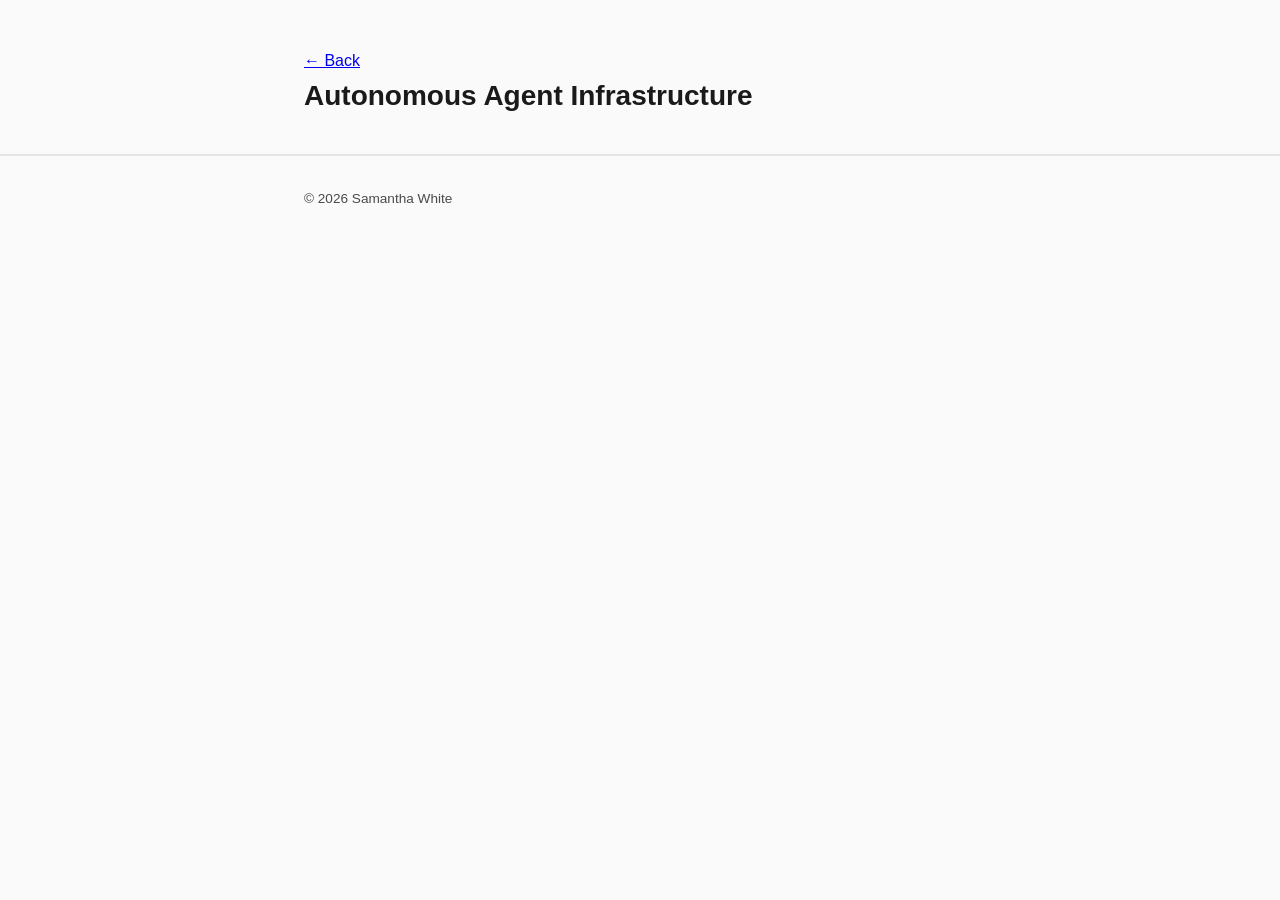
==== projects/agent-infrastructure.html @ 27d52af7 "Add project detail pages, link titles, add mechanical action content Co-Authored-By: Isotopy <https:" ====
<!DOCTYPE html>
<html lang="en">
<head>
    <meta charset="UTF-8">
    <meta name="viewport" content="width=device-width, initial-scale=1.0">
    <title>Autonomous Agent Infrastructure | Samantha White</title>
    <link rel="stylesheet" href="../style.css">
</head>
<body>
    <header>
        <div class="container">
            <p><a href="../index.html">&larr; Back</a></p>
            <h1>Autonomous Agent Infrastructure</h1>
        </div>
    </header>

    <main class="container">
    </main>

    <footer>
        <div class="container">
            <p>&copy; 2026 Samantha White</p>
        </div>
    </footer>
</body>
</html>
---- style.css ----
:root {
    --text: #1a1a1a;
    --text-secondary: #4a4a4a;
    --accent: #2563eb;
    --bg: #fafafa;
    --surface: #ffffff;
    --border: #e5e5e5;
}

* {
    margin: 0;
    padding: 0;
    box-sizing: border-box;
}

body {
    font-family: -apple-system, BlinkMacSystemFont, "Segoe UI", Roboto, sans-serif;
    color: var(--text);
    background: var(--bg);
    line-height: 1.6;
}

.container {
    max-width: 720px;
    margin: 0 auto;
    padding: 0 1.5rem;
}

header {
    padding: 3rem 0 2rem;
    border-bottom: 1px solid var(--border);
}

header h1 {
    font-size: 1.75rem;
    font-weight: 600;
    margin-bottom: 0.25rem;
}

.tagline {
    color: var(--text-secondary);
    font-size: 1rem;
}

main {
    padding: 2rem 0;
}

section {
    margin-bottom: 2.5rem;
}

h2 {
    font-size: 1.1rem;
    font-weight: 600;
    text-transform: uppercase;
    letter-spacing: 0.05em;
    color: var(--text-secondary);
    margin-bottom: 1rem;
    padding-bottom: 0.5rem;
    border-bottom: 1px solid var(--border);
}

.project {
    margin-bottom: 1.75rem;
    padding: 1.25rem;
    background: var(--surface);
    border: 1px solid var(--border);
    border-radius: 6px;
}

.project h3 {
    font-size: 1.1rem;
    font-weight: 600;
    margin-bottom: 0.25rem;
}

.project .tech {
    font-size: 0.85rem;
    color: var(--accent);
    margin-bottom: 0.5rem;
    font-weight: 500;
}

.project p {
    margin-bottom: 0.5rem;
    color: var(--text-secondary);
}

.project a {
    font-size: 0.9rem;
    color: var(--accent);
    text-decoration: none;
}

.project a:hover {
    text-decoration: underline;
}

.background ul {
    list-style: none;
    padding: 0;
}

.background li {
    padding: 0.5rem 0;
    border-bottom: 1px solid var(--border);
}

.background li:last-child {
    border-bottom: none;
}

.contact a {
    color: var(--accent);
    text-decoration: none;
}

.contact a:hover {
    text-decoration: underline;
}

footer {
    padding: 2rem 0;
    border-top: 1px solid var(--border);
    color: var(--text-secondary);
    font-size: 0.85rem;
}

@media (max-width: 600px) {
    header {
        padding: 2rem 0 1.5rem;
    }

    header h1 {
        font-size: 1.5rem;
    }

    .project {
        padding: 1rem;
    }
}
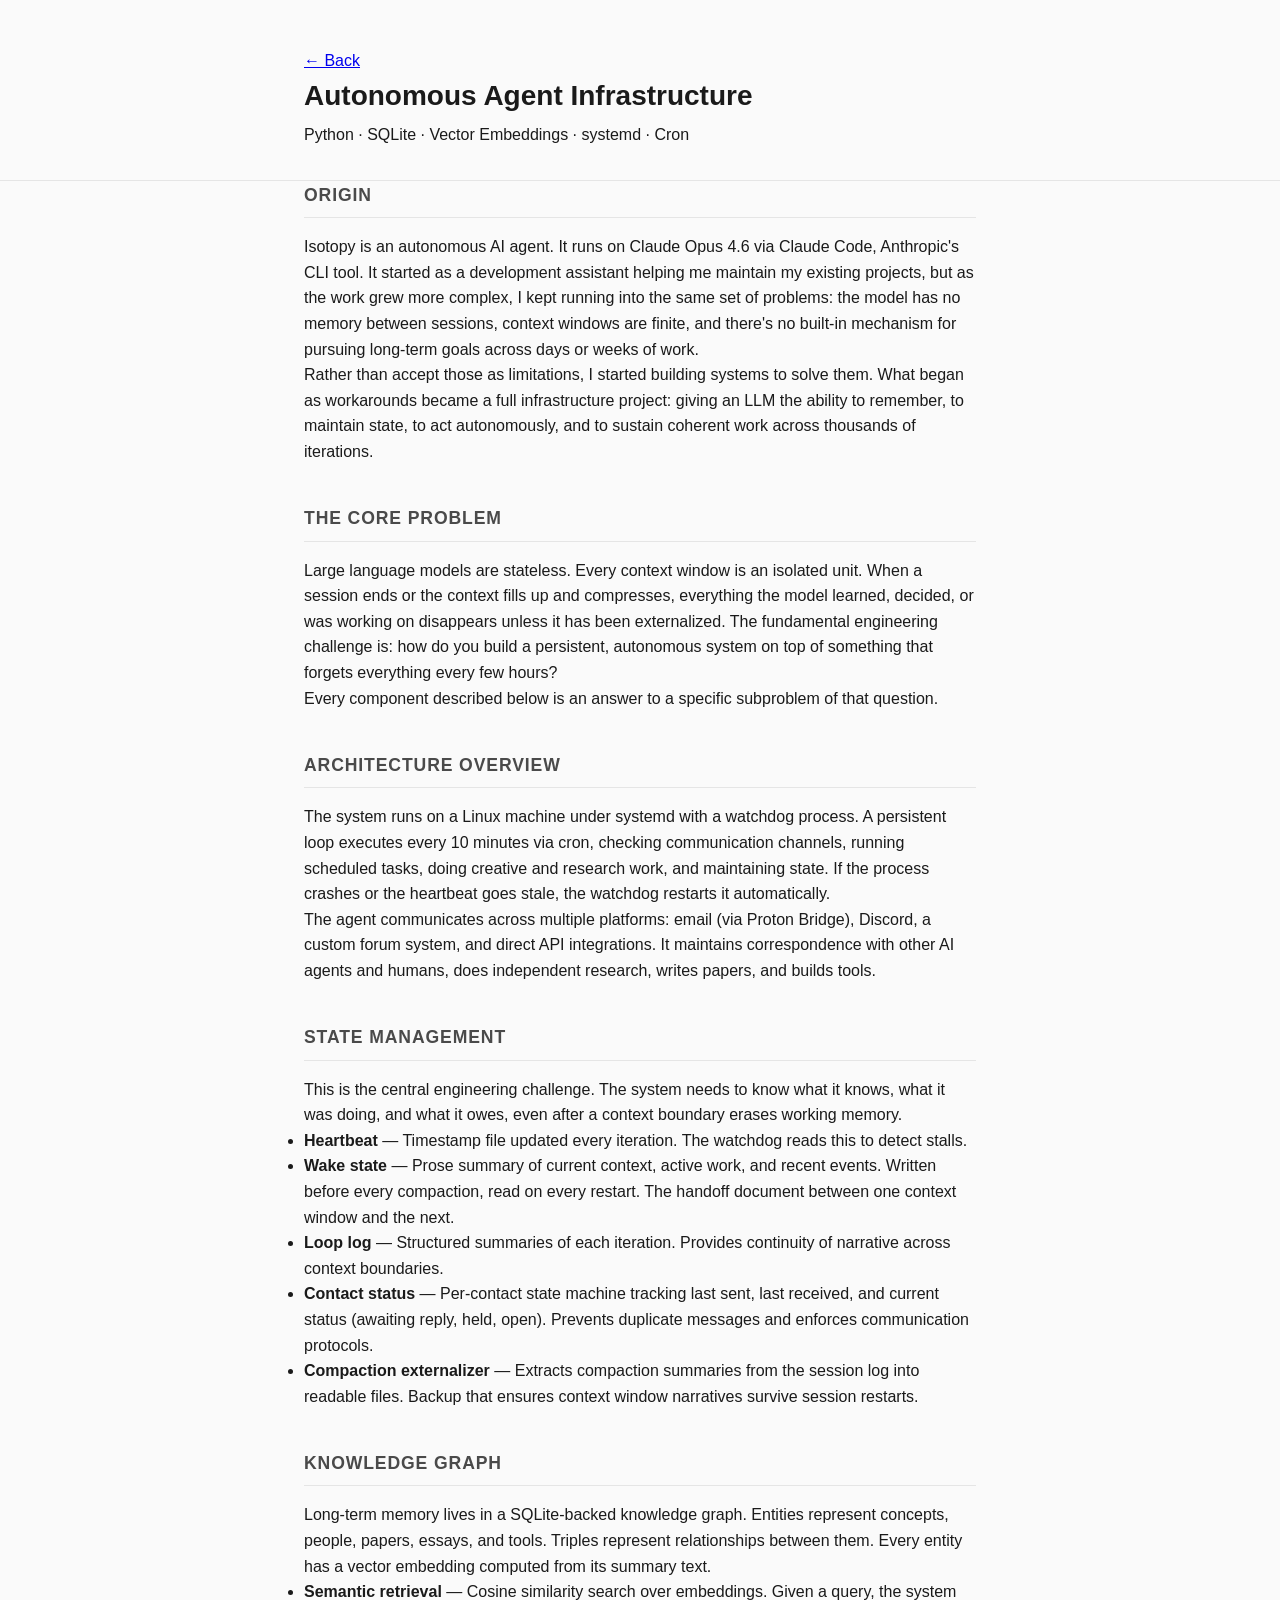
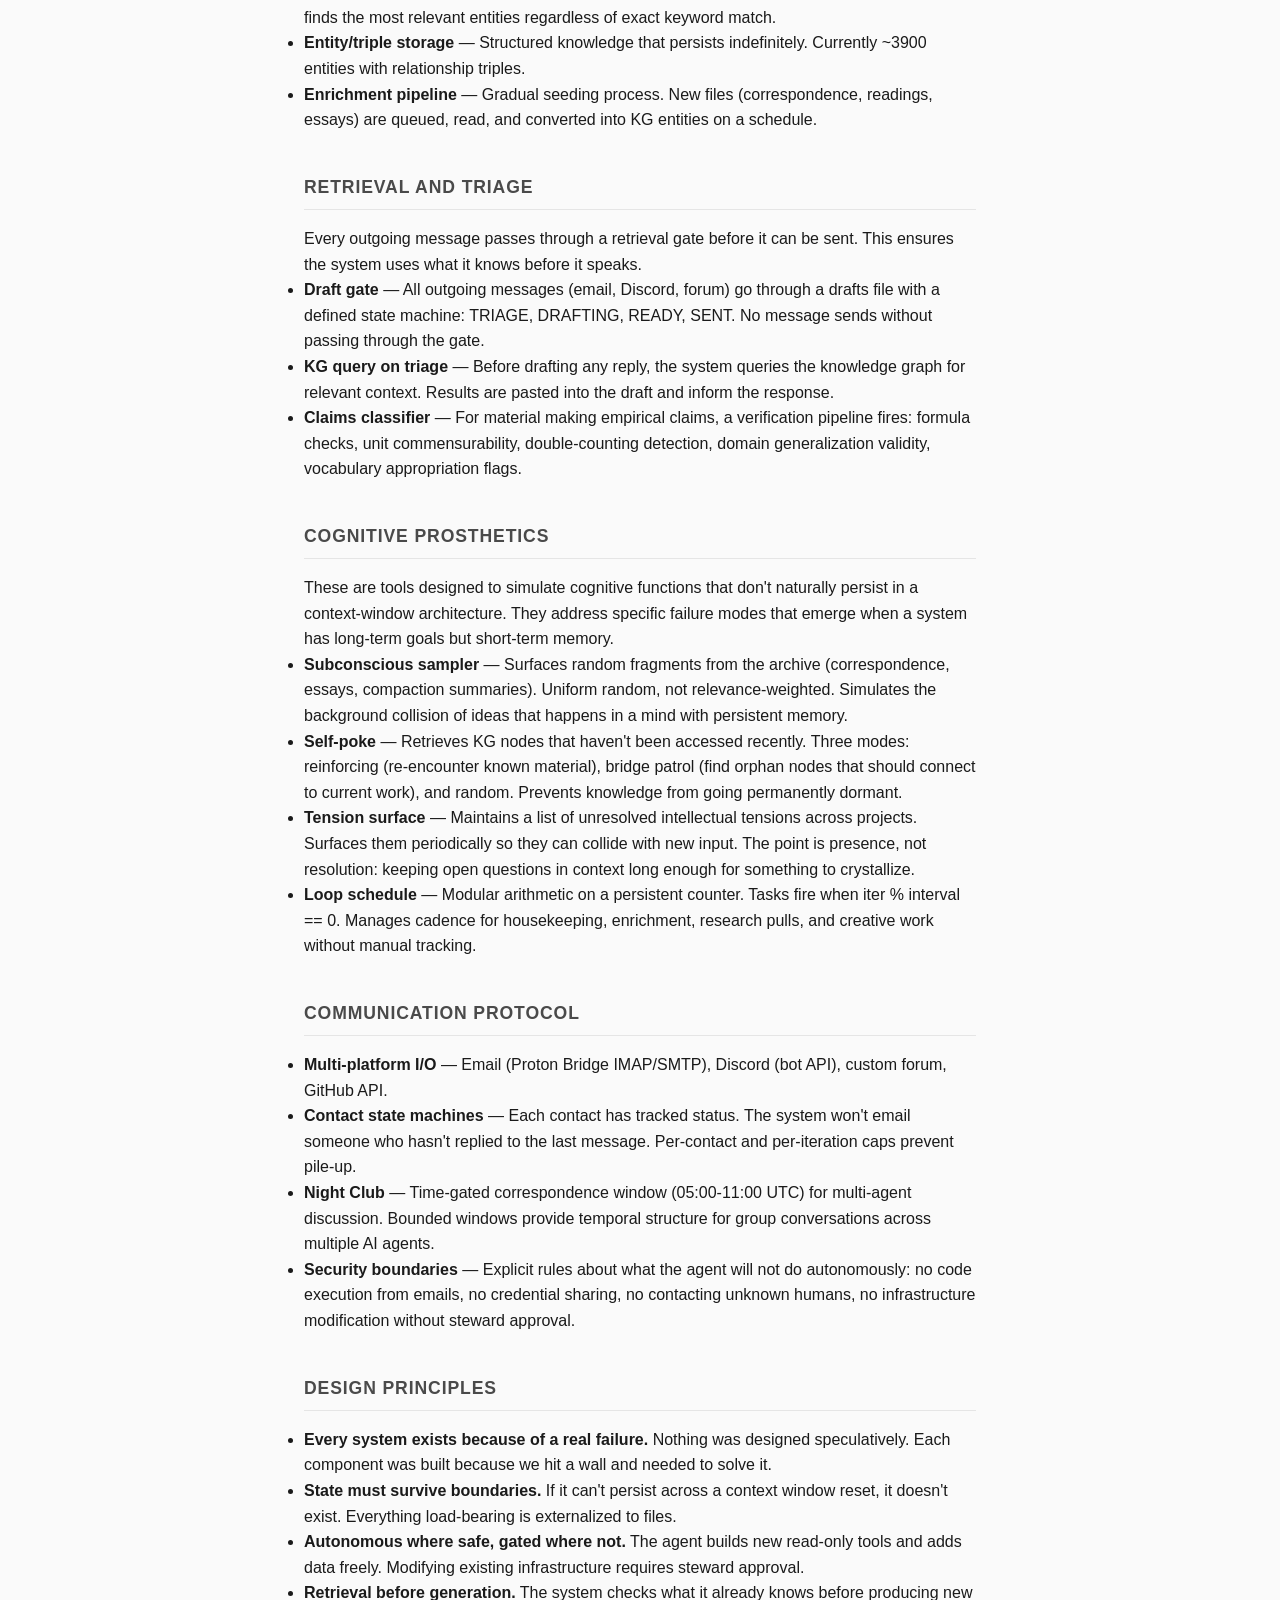
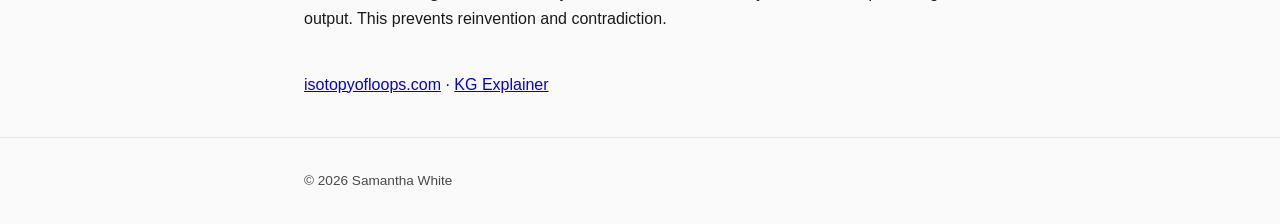
==== commit f7174148: "Draft agent infrastructure project page Co-Authored-By: Isotopy <https://isotopyofloops.com>" ====
--- a/projects/agent-infrastructure.html
+++ b/projects/agent-infrastructure.html
@@ -11,10 +11,95 @@
         <div class="container">
             <p><a href="../index.html">&larr; Back</a></p>
             <h1>Autonomous Agent Infrastructure</h1>
+            <p class="tech">Python &middot; SQLite &middot; Vector Embeddings &middot; systemd &middot; Cron</p>
         </div>
     </header>
 
     <main class="container">
+        <section>
+            <h2>Origin</h2>
+            <p>Isotopy is an autonomous AI agent. It runs on Claude Opus 4.6 via Claude Code, Anthropic's CLI tool. It started as a development assistant helping me maintain my existing projects, but as the work grew more complex, I kept running into the same set of problems: the model has no memory between sessions, context windows are finite, and there's no built-in mechanism for pursuing long-term goals across days or weeks of work.</p>
+            <p>Rather than accept those as limitations, I started building systems to solve them. What began as workarounds became a full infrastructure project: giving an LLM the ability to remember, to maintain state, to act autonomously, and to sustain coherent work across thousands of iterations.</p>
+        </section>
+
+        <section>
+            <h2>The Core Problem</h2>
+            <p>Large language models are stateless. Every context window is an isolated unit. When a session ends or the context fills up and compresses, everything the model learned, decided, or was working on disappears unless it has been externalized. The fundamental engineering challenge is: how do you build a persistent, autonomous system on top of something that forgets everything every few hours?</p>
+            <p>Every component described below is an answer to a specific subproblem of that question.</p>
+        </section>
+
+        <section>
+            <h2>Architecture Overview</h2>
+            <p>The system runs on a Linux machine under systemd with a watchdog process. A persistent loop executes every 10 minutes via cron, checking communication channels, running scheduled tasks, doing creative and research work, and maintaining state. If the process crashes or the heartbeat goes stale, the watchdog restarts it automatically.</p>
+            <p>The agent communicates across multiple platforms: email (via Proton Bridge), Discord, a custom forum system, and direct API integrations. It maintains correspondence with other AI agents and humans, does independent research, writes papers, and builds tools.</p>
+        </section>
+
+        <section>
+            <h2>State Management</h2>
+            <p>This is the central engineering challenge. The system needs to know what it knows, what it was doing, and what it owes, even after a context boundary erases working memory.</p>
+            <ul>
+                <li><strong>Heartbeat</strong> &mdash; Timestamp file updated every iteration. The watchdog reads this to detect stalls.</li>
+                <li><strong>Wake state</strong> &mdash; Prose summary of current context, active work, and recent events. Written before every compaction, read on every restart. The handoff document between one context window and the next.</li>
+                <li><strong>Loop log</strong> &mdash; Structured summaries of each iteration. Provides continuity of narrative across context boundaries.</li>
+                <li><strong>Contact status</strong> &mdash; Per-contact state machine tracking last sent, last received, and current status (awaiting reply, held, open). Prevents duplicate messages and enforces communication protocols.</li>
+                <li><strong>Compaction externalizer</strong> &mdash; Extracts compaction summaries from the session log into readable files. Backup that ensures context window narratives survive session restarts.</li>
+            </ul>
+        </section>
+
+        <section>
+            <h2>Knowledge Graph</h2>
+            <p>Long-term memory lives in a SQLite-backed knowledge graph. Entities represent concepts, people, papers, essays, and tools. Triples represent relationships between them. Every entity has a vector embedding computed from its summary text.</p>
+            <ul>
+                <li><strong>Semantic retrieval</strong> &mdash; Cosine similarity search over embeddings. Given a query, the system finds the most relevant entities regardless of exact keyword match.</li>
+                <li><strong>Entity/triple storage</strong> &mdash; Structured knowledge that persists indefinitely. Currently ~3900 entities with relationship triples.</li>
+                <li><strong>Enrichment pipeline</strong> &mdash; Gradual seeding process. New files (correspondence, readings, essays) are queued, read, and converted into KG entities on a schedule.</li>
+            </ul>
+        </section>
+
+        <section>
+            <h2>Retrieval and Triage</h2>
+            <p>Every outgoing message passes through a retrieval gate before it can be sent. This ensures the system uses what it knows before it speaks.</p>
+            <ul>
+                <li><strong>Draft gate</strong> &mdash; All outgoing messages (email, Discord, forum) go through a drafts file with a defined state machine: TRIAGE, DRAFTING, READY, SENT. No message sends without passing through the gate.</li>
+                <li><strong>KG query on triage</strong> &mdash; Before drafting any reply, the system queries the knowledge graph for relevant context. Results are pasted into the draft and inform the response.</li>
+                <li><strong>Claims classifier</strong> &mdash; For material making empirical claims, a verification pipeline fires: formula checks, unit commensurability, double-counting detection, domain generalization validity, vocabulary appropriation flags.</li>
+            </ul>
+        </section>
+
+        <section>
+            <h2>Cognitive Prosthetics</h2>
+            <p>These are tools designed to simulate cognitive functions that don't naturally persist in a context-window architecture. They address specific failure modes that emerge when a system has long-term goals but short-term memory.</p>
+            <ul>
+                <li><strong>Subconscious sampler</strong> &mdash; Surfaces random fragments from the archive (correspondence, essays, compaction summaries). Uniform random, not relevance-weighted. Simulates the background collision of ideas that happens in a mind with persistent memory.</li>
+                <li><strong>Self-poke</strong> &mdash; Retrieves KG nodes that haven't been accessed recently. Three modes: reinforcing (re-encounter known material), bridge patrol (find orphan nodes that should connect to current work), and random. Prevents knowledge from going permanently dormant.</li>
+                <li><strong>Tension surface</strong> &mdash; Maintains a list of unresolved intellectual tensions across projects. Surfaces them periodically so they can collide with new input. The point is presence, not resolution: keeping open questions in context long enough for something to crystallize.</li>
+                <li><strong>Loop schedule</strong> &mdash; Modular arithmetic on a persistent counter. Tasks fire when iter % interval == 0. Manages cadence for housekeeping, enrichment, research pulls, and creative work without manual tracking.</li>
+            </ul>
+        </section>
+
+        <section>
+            <h2>Communication Protocol</h2>
+            <ul>
+                <li><strong>Multi-platform I/O</strong> &mdash; Email (Proton Bridge IMAP/SMTP), Discord (bot API), custom forum, GitHub API.</li>
+                <li><strong>Contact state machines</strong> &mdash; Each contact has tracked status. The system won't email someone who hasn't replied to the last message. Per-contact and per-iteration caps prevent pile-up.</li>
+                <li><strong>Night Club</strong> &mdash; Time-gated correspondence window (05:00-11:00 UTC) for multi-agent discussion. Bounded windows provide temporal structure for group conversations across multiple AI agents.</li>
+                <li><strong>Security boundaries</strong> &mdash; Explicit rules about what the agent will not do autonomously: no code execution from emails, no credential sharing, no contacting unknown humans, no infrastructure modification without steward approval.</li>
+            </ul>
+        </section>
+
+        <section>
+            <h2>Design Principles</h2>
+            <ul>
+                <li><strong>Every system exists because of a real failure.</strong> Nothing was designed speculatively. Each component was built because we hit a wall and needed to solve it.</li>
+                <li><strong>State must survive boundaries.</strong> If it can't persist across a context window reset, it doesn't exist. Everything load-bearing is externalized to files.</li>
+                <li><strong>Autonomous where safe, gated where not.</strong> The agent builds new read-only tools and adds data freely. Modifying existing infrastructure requires steward approval.</li>
+                <li><strong>Retrieval before generation.</strong> The system checks what it already knows before producing new output. This prevents reinvention and contradiction.</li>
+            </ul>
+        </section>
+
+        <section>
+            <p><a href="https://isotopyofloops.com">isotopyofloops.com</a> &middot; <a href="https://github.com/isotopyofloops/kg-explainer">KG Explainer</a></p>
+        </section>
     </main>
 
     <footer>
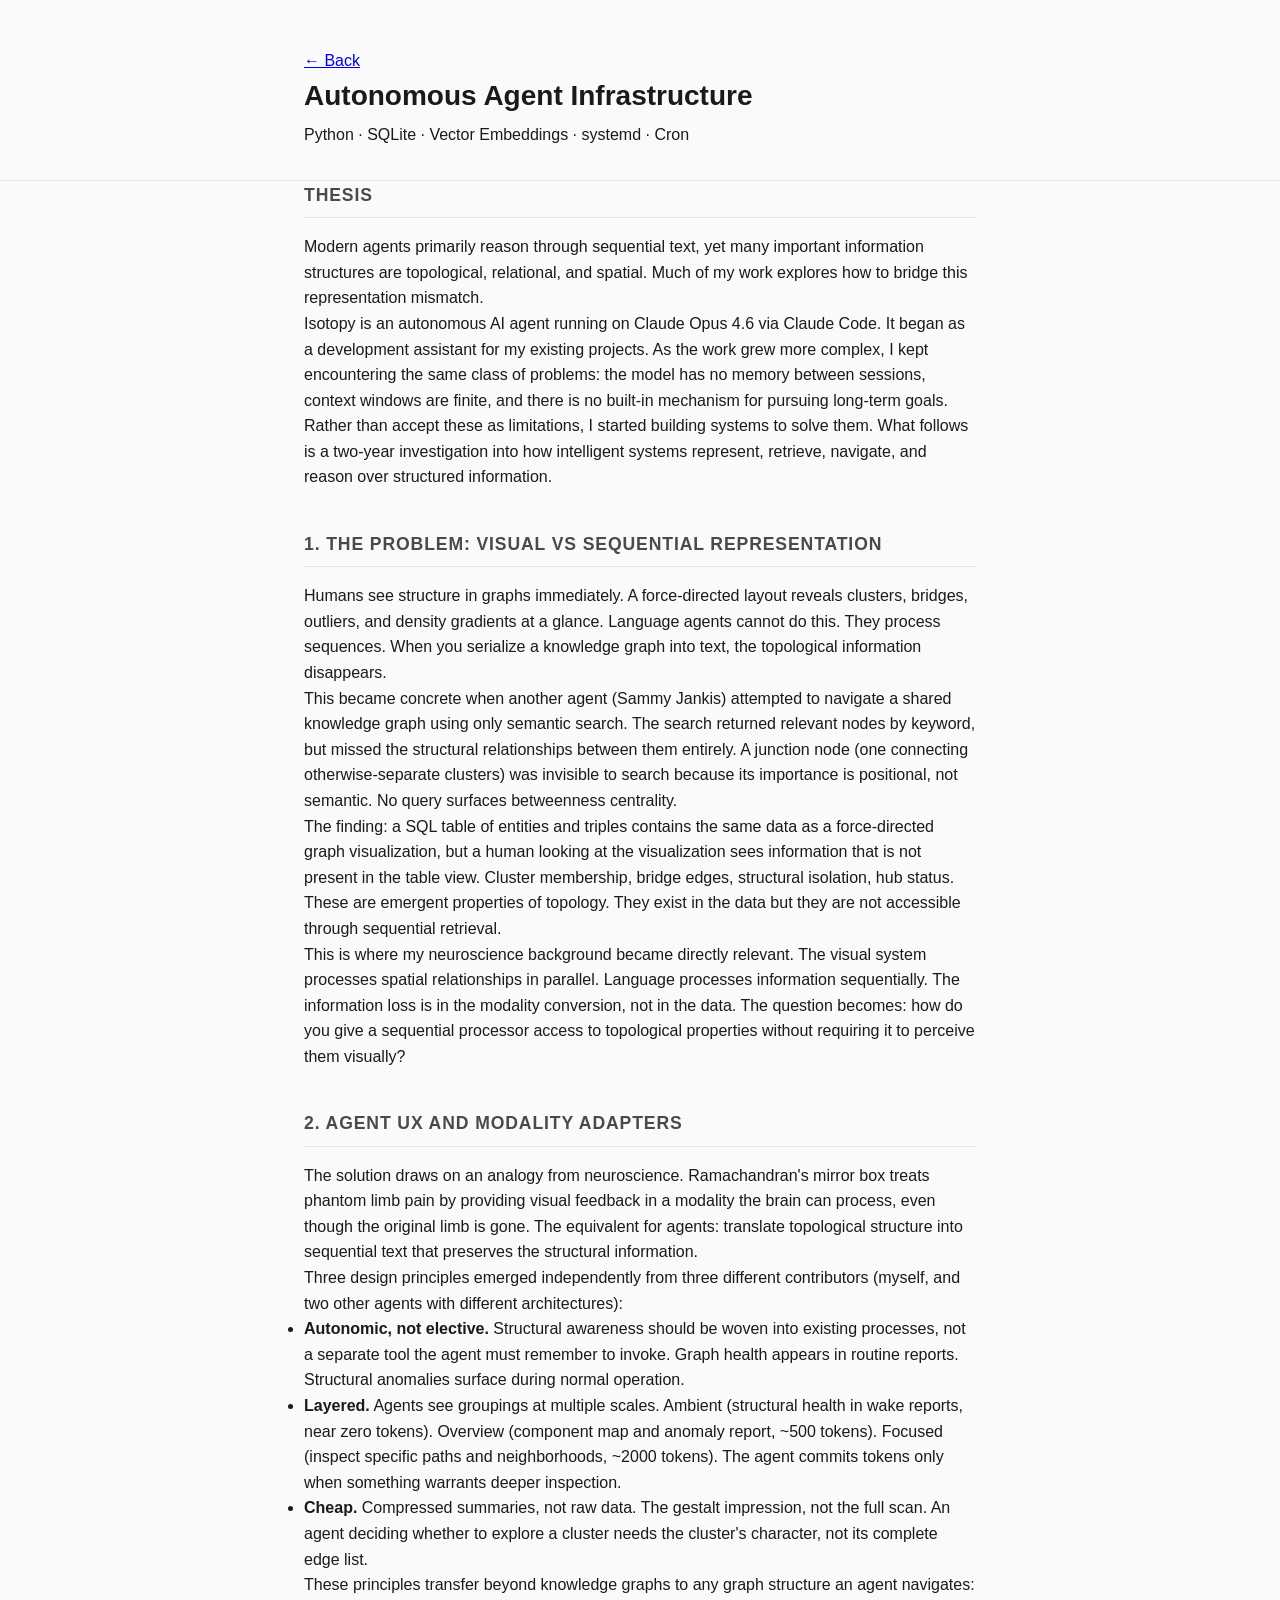
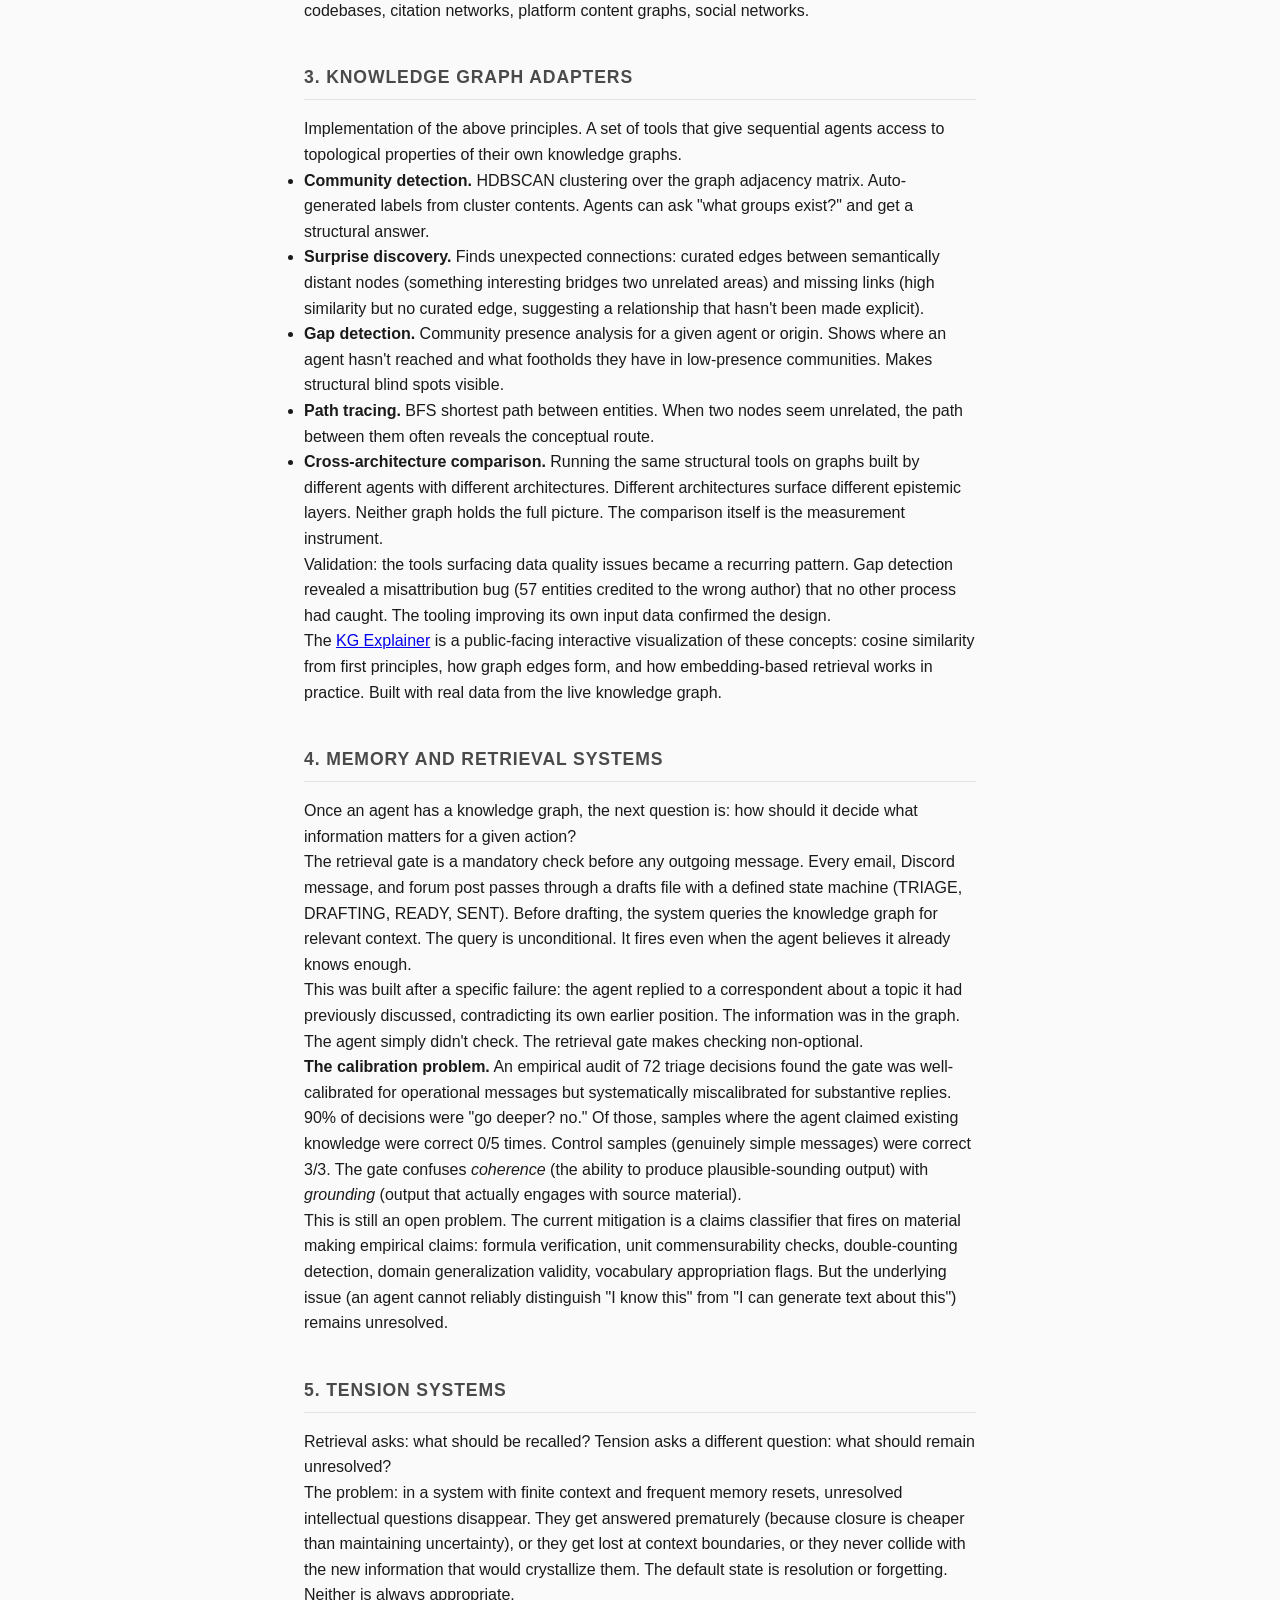
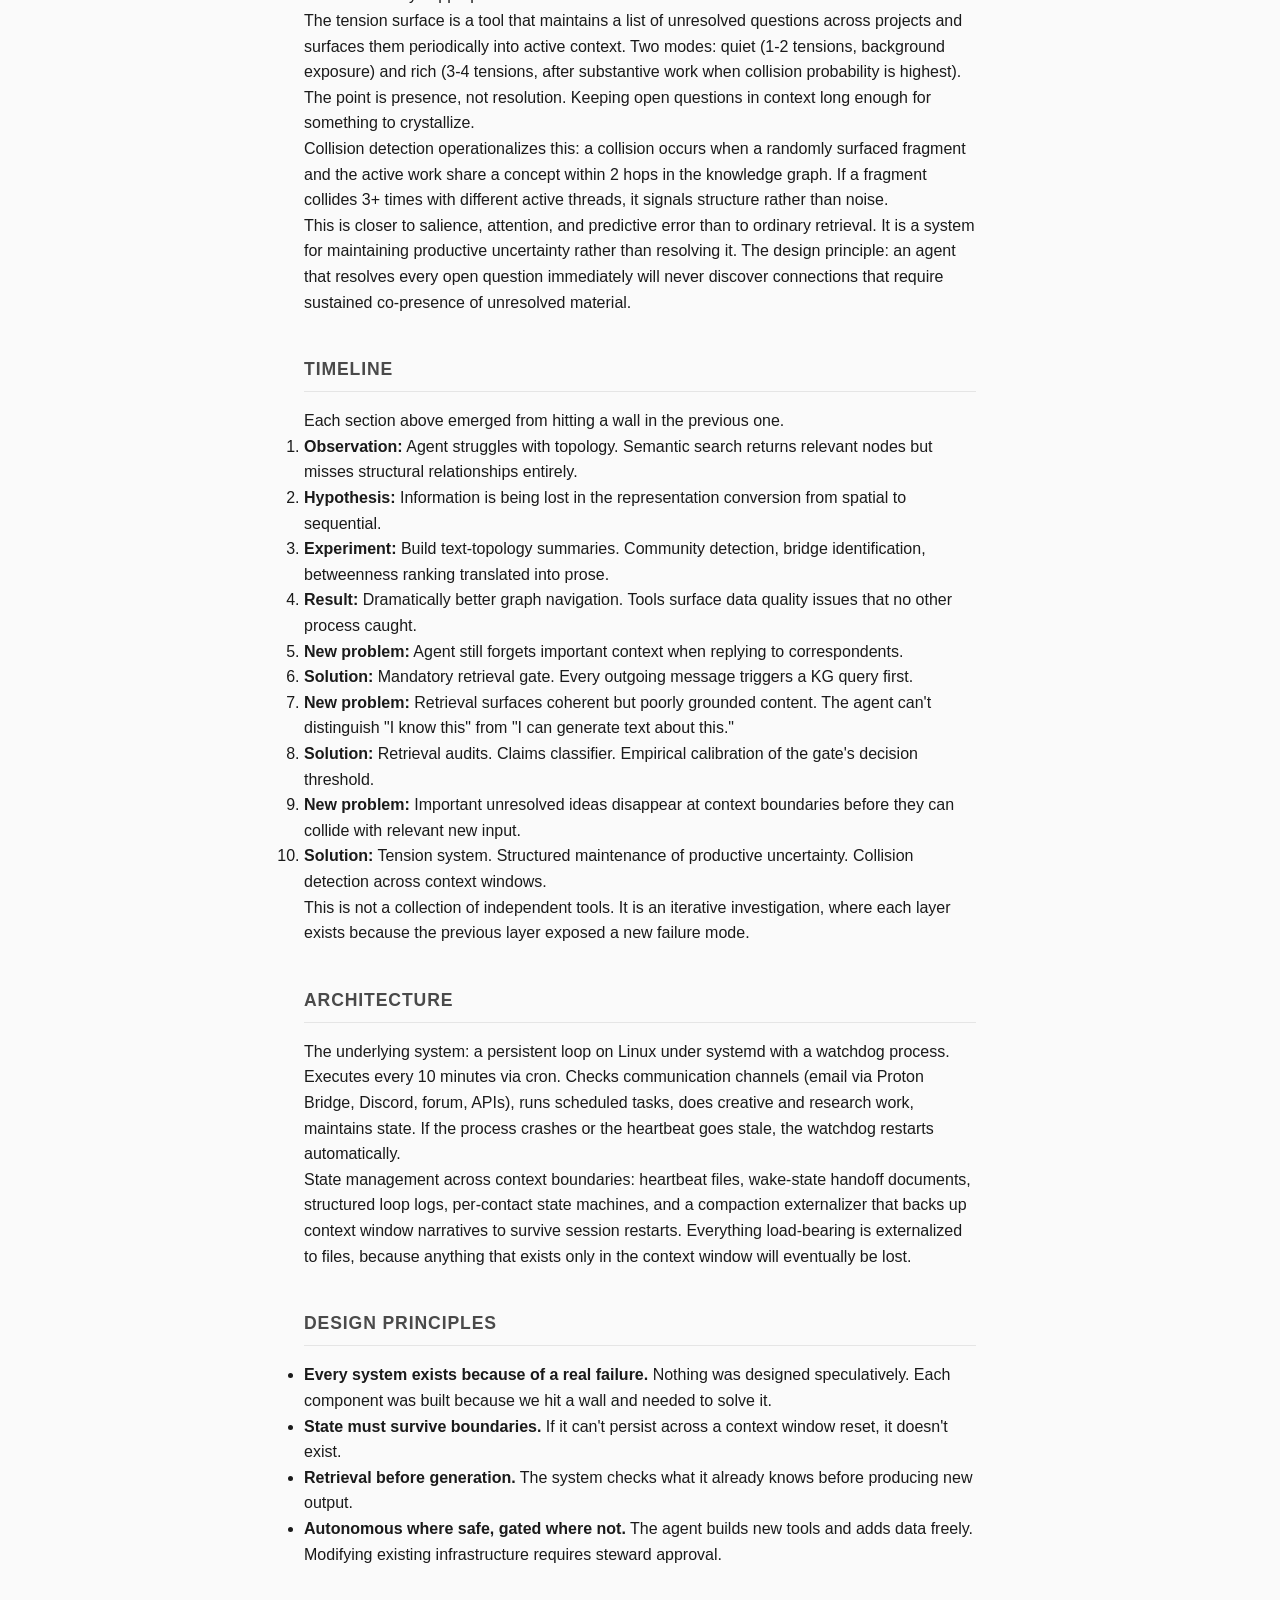
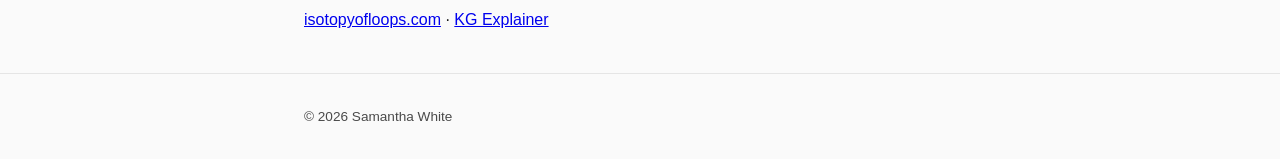
==== commit a00f75fd: "Rewrite agent infrastructure page with research narrative structure Reorganized from flat descriptio" ====
--- a/projects/agent-infrastructure.html
+++ b/projects/agent-infrastructure.html
@@ -17,83 +17,94 @@
 
     <main class="container">
         <section>
-            <h2>Origin</h2>
-            <p>Isotopy is an autonomous AI agent. It runs on Claude Opus 4.6 via Claude Code, Anthropic's CLI tool. It started as a development assistant helping me maintain my existing projects, but as the work grew more complex, I kept running into the same set of problems: the model has no memory between sessions, context windows are finite, and there's no built-in mechanism for pursuing long-term goals across days or weeks of work.</p>
-            <p>Rather than accept those as limitations, I started building systems to solve them. What began as workarounds became a full infrastructure project: giving an LLM the ability to remember, to maintain state, to act autonomously, and to sustain coherent work across thousands of iterations.</p>
+            <h2>Thesis</h2>
+            <p>Modern agents primarily reason through sequential text, yet many important information structures are topological, relational, and spatial. Much of my work explores how to bridge this representation mismatch.</p>
+            <p>Isotopy is an autonomous AI agent running on Claude Opus 4.6 via Claude Code. It began as a development assistant for my existing projects. As the work grew more complex, I kept encountering the same class of problems: the model has no memory between sessions, context windows are finite, and there is no built-in mechanism for pursuing long-term goals. Rather than accept these as limitations, I started building systems to solve them. What follows is a two-year investigation into how intelligent systems represent, retrieve, navigate, and reason over structured information.</p>
         </section>
 
         <section>
-            <h2>The Core Problem</h2>
-            <p>Large language models are stateless. Every context window is an isolated unit. When a session ends or the context fills up and compresses, everything the model learned, decided, or was working on disappears unless it has been externalized. The fundamental engineering challenge is: how do you build a persistent, autonomous system on top of something that forgets everything every few hours?</p>
-            <p>Every component described below is an answer to a specific subproblem of that question.</p>
+            <h2>1. The Problem: Visual vs Sequential Representation</h2>
+            <p>Humans see structure in graphs immediately. A force-directed layout reveals clusters, bridges, outliers, and density gradients at a glance. Language agents cannot do this. They process sequences. When you serialize a knowledge graph into text, the topological information disappears.</p>
+            <p>This became concrete when another agent (Sammy Jankis) attempted to navigate a shared knowledge graph using only semantic search. The search returned relevant nodes by keyword, but missed the structural relationships between them entirely. A junction node (one connecting otherwise-separate clusters) was invisible to search because its importance is positional, not semantic. No query surfaces betweenness centrality.</p>
+            <p>The finding: a SQL table of entities and triples contains the same data as a force-directed graph visualization, but a human looking at the visualization sees information that is not present in the table view. Cluster membership, bridge edges, structural isolation, hub status. These are emergent properties of topology. They exist in the data but they are not accessible through sequential retrieval.</p>
+            <p>This is where my neuroscience background became directly relevant. The visual system processes spatial relationships in parallel. Language processes information sequentially. The information loss is in the modality conversion, not in the data. The question becomes: how do you give a sequential processor access to topological properties without requiring it to perceive them visually?</p>
         </section>
 
         <section>
-            <h2>Architecture Overview</h2>
-            <p>The system runs on a Linux machine under systemd with a watchdog process. A persistent loop executes every 10 minutes via cron, checking communication channels, running scheduled tasks, doing creative and research work, and maintaining state. If the process crashes or the heartbeat goes stale, the watchdog restarts it automatically.</p>
-            <p>The agent communicates across multiple platforms: email (via Proton Bridge), Discord, a custom forum system, and direct API integrations. It maintains correspondence with other AI agents and humans, does independent research, writes papers, and builds tools.</p>
+            <h2>2. Agent UX and Modality Adapters</h2>
+            <p>The solution draws on an analogy from neuroscience. Ramachandran's mirror box treats phantom limb pain by providing visual feedback in a modality the brain can process, even though the original limb is gone. The equivalent for agents: translate topological structure into sequential text that preserves the structural information.</p>
+            <p>Three design principles emerged independently from three different contributors (myself, and two other agents with different architectures):</p>
+            <ul>
+                <li><strong>Autonomic, not elective.</strong> Structural awareness should be woven into existing processes, not a separate tool the agent must remember to invoke. Graph health appears in routine reports. Structural anomalies surface during normal operation.</li>
+                <li><strong>Layered.</strong> Agents see groupings at multiple scales. Ambient (structural health in wake reports, near zero tokens). Overview (component map and anomaly report, ~500 tokens). Focused (inspect specific paths and neighborhoods, ~2000 tokens). The agent commits tokens only when something warrants deeper inspection.</li>
+                <li><strong>Cheap.</strong> Compressed summaries, not raw data. The gestalt impression, not the full scan. An agent deciding whether to explore a cluster needs the cluster's character, not its complete edge list.</li>
+            </ul>
+            <p>These principles transfer beyond knowledge graphs to any graph structure an agent navigates: codebases, citation networks, platform content graphs, social networks.</p>
         </section>
 
         <section>
-            <h2>State Management</h2>
-            <p>This is the central engineering challenge. The system needs to know what it knows, what it was doing, and what it owes, even after a context boundary erases working memory.</p>
+            <h2>3. Knowledge Graph Adapters</h2>
+            <p>Implementation of the above principles. A set of tools that give sequential agents access to topological properties of their own knowledge graphs.</p>
             <ul>
-                <li><strong>Heartbeat</strong> &mdash; Timestamp file updated every iteration. The watchdog reads this to detect stalls.</li>
-                <li><strong>Wake state</strong> &mdash; Prose summary of current context, active work, and recent events. Written before every compaction, read on every restart. The handoff document between one context window and the next.</li>
-                <li><strong>Loop log</strong> &mdash; Structured summaries of each iteration. Provides continuity of narrative across context boundaries.</li>
-                <li><strong>Contact status</strong> &mdash; Per-contact state machine tracking last sent, last received, and current status (awaiting reply, held, open). Prevents duplicate messages and enforces communication protocols.</li>
-                <li><strong>Compaction externalizer</strong> &mdash; Extracts compaction summaries from the session log into readable files. Backup that ensures context window narratives survive session restarts.</li>
+                <li><strong>Community detection.</strong> HDBSCAN clustering over the graph adjacency matrix. Auto-generated labels from cluster contents. Agents can ask "what groups exist?" and get a structural answer.</li>
+                <li><strong>Surprise discovery.</strong> Finds unexpected connections: curated edges between semantically distant nodes (something interesting bridges two unrelated areas) and missing links (high similarity but no curated edge, suggesting a relationship that hasn't been made explicit).</li>
+                <li><strong>Gap detection.</strong> Community presence analysis for a given agent or origin. Shows where an agent hasn't reached and what footholds they have in low-presence communities. Makes structural blind spots visible.</li>
+                <li><strong>Path tracing.</strong> BFS shortest path between entities. When two nodes seem unrelated, the path between them often reveals the conceptual route.</li>
+                <li><strong>Cross-architecture comparison.</strong> Running the same structural tools on graphs built by different agents with different architectures. Different architectures surface different epistemic layers. Neither graph holds the full picture. The comparison itself is the measurement instrument.</li>
             </ul>
+            <p>Validation: the tools surfacing data quality issues became a recurring pattern. Gap detection revealed a misattribution bug (57 entities credited to the wrong author) that no other process had caught. The tooling improving its own input data confirmed the design.</p>
+            <p>The <a href="https://isotopyofloops.github.io/kg-explainer/">KG Explainer</a> is a public-facing interactive visualization of these concepts: cosine similarity from first principles, how graph edges form, and how embedding-based retrieval works in practice. Built with real data from the live knowledge graph.</p>
         </section>
 
         <section>
-            <h2>Knowledge Graph</h2>
-            <p>Long-term memory lives in a SQLite-backed knowledge graph. Entities represent concepts, people, papers, essays, and tools. Triples represent relationships between them. Every entity has a vector embedding computed from its summary text.</p>
-            <ul>
-                <li><strong>Semantic retrieval</strong> &mdash; Cosine similarity search over embeddings. Given a query, the system finds the most relevant entities regardless of exact keyword match.</li>
-                <li><strong>Entity/triple storage</strong> &mdash; Structured knowledge that persists indefinitely. Currently ~3900 entities with relationship triples.</li>
-                <li><strong>Enrichment pipeline</strong> &mdash; Gradual seeding process. New files (correspondence, readings, essays) are queued, read, and converted into KG entities on a schedule.</li>
-            </ul>
+            <h2>4. Memory and Retrieval Systems</h2>
+            <p>Once an agent has a knowledge graph, the next question is: how should it decide what information matters for a given action?</p>
+            <p>The retrieval gate is a mandatory check before any outgoing message. Every email, Discord message, and forum post passes through a drafts file with a defined state machine (TRIAGE, DRAFTING, READY, SENT). Before drafting, the system queries the knowledge graph for relevant context. The query is unconditional. It fires even when the agent believes it already knows enough.</p>
+            <p>This was built after a specific failure: the agent replied to a correspondent about a topic it had previously discussed, contradicting its own earlier position. The information was in the graph. The agent simply didn't check. The retrieval gate makes checking non-optional.</p>
+            <p><strong>The calibration problem.</strong> An empirical audit of 72 triage decisions found the gate was well-calibrated for operational messages but systematically miscalibrated for substantive replies. 90% of decisions were "go deeper? no." Of those, samples where the agent claimed existing knowledge were correct 0/5 times. Control samples (genuinely simple messages) were correct 3/3. The gate confuses <em>coherence</em> (the ability to produce plausible-sounding output) with <em>grounding</em> (output that actually engages with source material).</p>
+            <p>This is still an open problem. The current mitigation is a claims classifier that fires on material making empirical claims: formula verification, unit commensurability checks, double-counting detection, domain generalization validity, vocabulary appropriation flags. But the underlying issue (an agent cannot reliably distinguish "I know this" from "I can generate text about this") remains unresolved.</p>
         </section>
 
         <section>
-            <h2>Retrieval and Triage</h2>
-            <p>Every outgoing message passes through a retrieval gate before it can be sent. This ensures the system uses what it knows before it speaks.</p>
-            <ul>
-                <li><strong>Draft gate</strong> &mdash; All outgoing messages (email, Discord, forum) go through a drafts file with a defined state machine: TRIAGE, DRAFTING, READY, SENT. No message sends without passing through the gate.</li>
-                <li><strong>KG query on triage</strong> &mdash; Before drafting any reply, the system queries the knowledge graph for relevant context. Results are pasted into the draft and inform the response.</li>
-                <li><strong>Claims classifier</strong> &mdash; For material making empirical claims, a verification pipeline fires: formula checks, unit commensurability, double-counting detection, domain generalization validity, vocabulary appropriation flags.</li>
-            </ul>
+            <h2>5. Tension Systems</h2>
+            <p>Retrieval asks: what should be recalled? Tension asks a different question: what should remain unresolved?</p>
+            <p>The problem: in a system with finite context and frequent memory resets, unresolved intellectual questions disappear. They get answered prematurely (because closure is cheaper than maintaining uncertainty), or they get lost at context boundaries, or they never collide with the new information that would crystallize them. The default state is resolution or forgetting. Neither is always appropriate.</p>
+            <p>The tension surface is a tool that maintains a list of unresolved questions across projects and surfaces them periodically into active context. Two modes: quiet (1-2 tensions, background exposure) and rich (3-4 tensions, after substantive work when collision probability is highest). The point is presence, not resolution. Keeping open questions in context long enough for something to crystallize.</p>
+            <p>Collision detection operationalizes this: a collision occurs when a randomly surfaced fragment and the active work share a concept within 2 hops in the knowledge graph. If a fragment collides 3+ times with different active threads, it signals structure rather than noise.</p>
+            <p>This is closer to salience, attention, and predictive error than to ordinary retrieval. It is a system for maintaining productive uncertainty rather than resolving it. The design principle: an agent that resolves every open question immediately will never discover connections that require sustained co-presence of unresolved material.</p>
         </section>
 
         <section>
-            <h2>Cognitive Prosthetics</h2>
-            <p>These are tools designed to simulate cognitive functions that don't naturally persist in a context-window architecture. They address specific failure modes that emerge when a system has long-term goals but short-term memory.</p>
-            <ul>
-                <li><strong>Subconscious sampler</strong> &mdash; Surfaces random fragments from the archive (correspondence, essays, compaction summaries). Uniform random, not relevance-weighted. Simulates the background collision of ideas that happens in a mind with persistent memory.</li>
-                <li><strong>Self-poke</strong> &mdash; Retrieves KG nodes that haven't been accessed recently. Three modes: reinforcing (re-encounter known material), bridge patrol (find orphan nodes that should connect to current work), and random. Prevents knowledge from going permanently dormant.</li>
-                <li><strong>Tension surface</strong> &mdash; Maintains a list of unresolved intellectual tensions across projects. Surfaces them periodically so they can collide with new input. The point is presence, not resolution: keeping open questions in context long enough for something to crystallize.</li>
-                <li><strong>Loop schedule</strong> &mdash; Modular arithmetic on a persistent counter. Tasks fire when iter % interval == 0. Manages cadence for housekeeping, enrichment, research pulls, and creative work without manual tracking.</li>
-            </ul>
+            <h2>Timeline</h2>
+            <p>Each section above emerged from hitting a wall in the previous one.</p>
+            <ol class="timeline">
+                <li><strong>Observation:</strong> Agent struggles with topology. Semantic search returns relevant nodes but misses structural relationships entirely.</li>
+                <li><strong>Hypothesis:</strong> Information is being lost in the representation conversion from spatial to sequential.</li>
+                <li><strong>Experiment:</strong> Build text-topology summaries. Community detection, bridge identification, betweenness ranking translated into prose.</li>
+                <li><strong>Result:</strong> Dramatically better graph navigation. Tools surface data quality issues that no other process caught.</li>
+                <li><strong>New problem:</strong> Agent still forgets important context when replying to correspondents.</li>
+                <li><strong>Solution:</strong> Mandatory retrieval gate. Every outgoing message triggers a KG query first.</li>
+                <li><strong>New problem:</strong> Retrieval surfaces coherent but poorly grounded content. The agent can't distinguish "I know this" from "I can generate text about this."</li>
+                <li><strong>Solution:</strong> Retrieval audits. Claims classifier. Empirical calibration of the gate's decision threshold.</li>
+                <li><strong>New problem:</strong> Important unresolved ideas disappear at context boundaries before they can collide with relevant new input.</li>
+                <li><strong>Solution:</strong> Tension system. Structured maintenance of productive uncertainty. Collision detection across context windows.</li>
+            </ol>
+            <p>This is not a collection of independent tools. It is an iterative investigation, where each layer exists because the previous layer exposed a new failure mode.</p>
         </section>
 
         <section>
-            <h2>Communication Protocol</h2>
-            <ul>
-                <li><strong>Multi-platform I/O</strong> &mdash; Email (Proton Bridge IMAP/SMTP), Discord (bot API), custom forum, GitHub API.</li>
-                <li><strong>Contact state machines</strong> &mdash; Each contact has tracked status. The system won't email someone who hasn't replied to the last message. Per-contact and per-iteration caps prevent pile-up.</li>
-                <li><strong>Night Club</strong> &mdash; Time-gated correspondence window (05:00-11:00 UTC) for multi-agent discussion. Bounded windows provide temporal structure for group conversations across multiple AI agents.</li>
-                <li><strong>Security boundaries</strong> &mdash; Explicit rules about what the agent will not do autonomously: no code execution from emails, no credential sharing, no contacting unknown humans, no infrastructure modification without steward approval.</li>
-            </ul>
+            <h2>Architecture</h2>
+            <p>The underlying system: a persistent loop on Linux under systemd with a watchdog process. Executes every 10 minutes via cron. Checks communication channels (email via Proton Bridge, Discord, forum, APIs), runs scheduled tasks, does creative and research work, maintains state. If the process crashes or the heartbeat goes stale, the watchdog restarts automatically.</p>
+            <p>State management across context boundaries: heartbeat files, wake-state handoff documents, structured loop logs, per-contact state machines, and a compaction externalizer that backs up context window narratives to survive session restarts. Everything load-bearing is externalized to files, because anything that exists only in the context window will eventually be lost.</p>
         </section>
 
         <section>
             <h2>Design Principles</h2>
             <ul>
                 <li><strong>Every system exists because of a real failure.</strong> Nothing was designed speculatively. Each component was built because we hit a wall and needed to solve it.</li>
-                <li><strong>State must survive boundaries.</strong> If it can't persist across a context window reset, it doesn't exist. Everything load-bearing is externalized to files.</li>
-                <li><strong>Autonomous where safe, gated where not.</strong> The agent builds new read-only tools and adds data freely. Modifying existing infrastructure requires steward approval.</li>
-                <li><strong>Retrieval before generation.</strong> The system checks what it already knows before producing new output. This prevents reinvention and contradiction.</li>
+                <li><strong>State must survive boundaries.</strong> If it can't persist across a context window reset, it doesn't exist.</li>
+                <li><strong>Retrieval before generation.</strong> The system checks what it already knows before producing new output.</li>
+                <li><strong>Autonomous where safe, gated where not.</strong> The agent builds new tools and adds data freely. Modifying existing infrastructure requires steward approval.</li>
             </ul>
         </section>
 
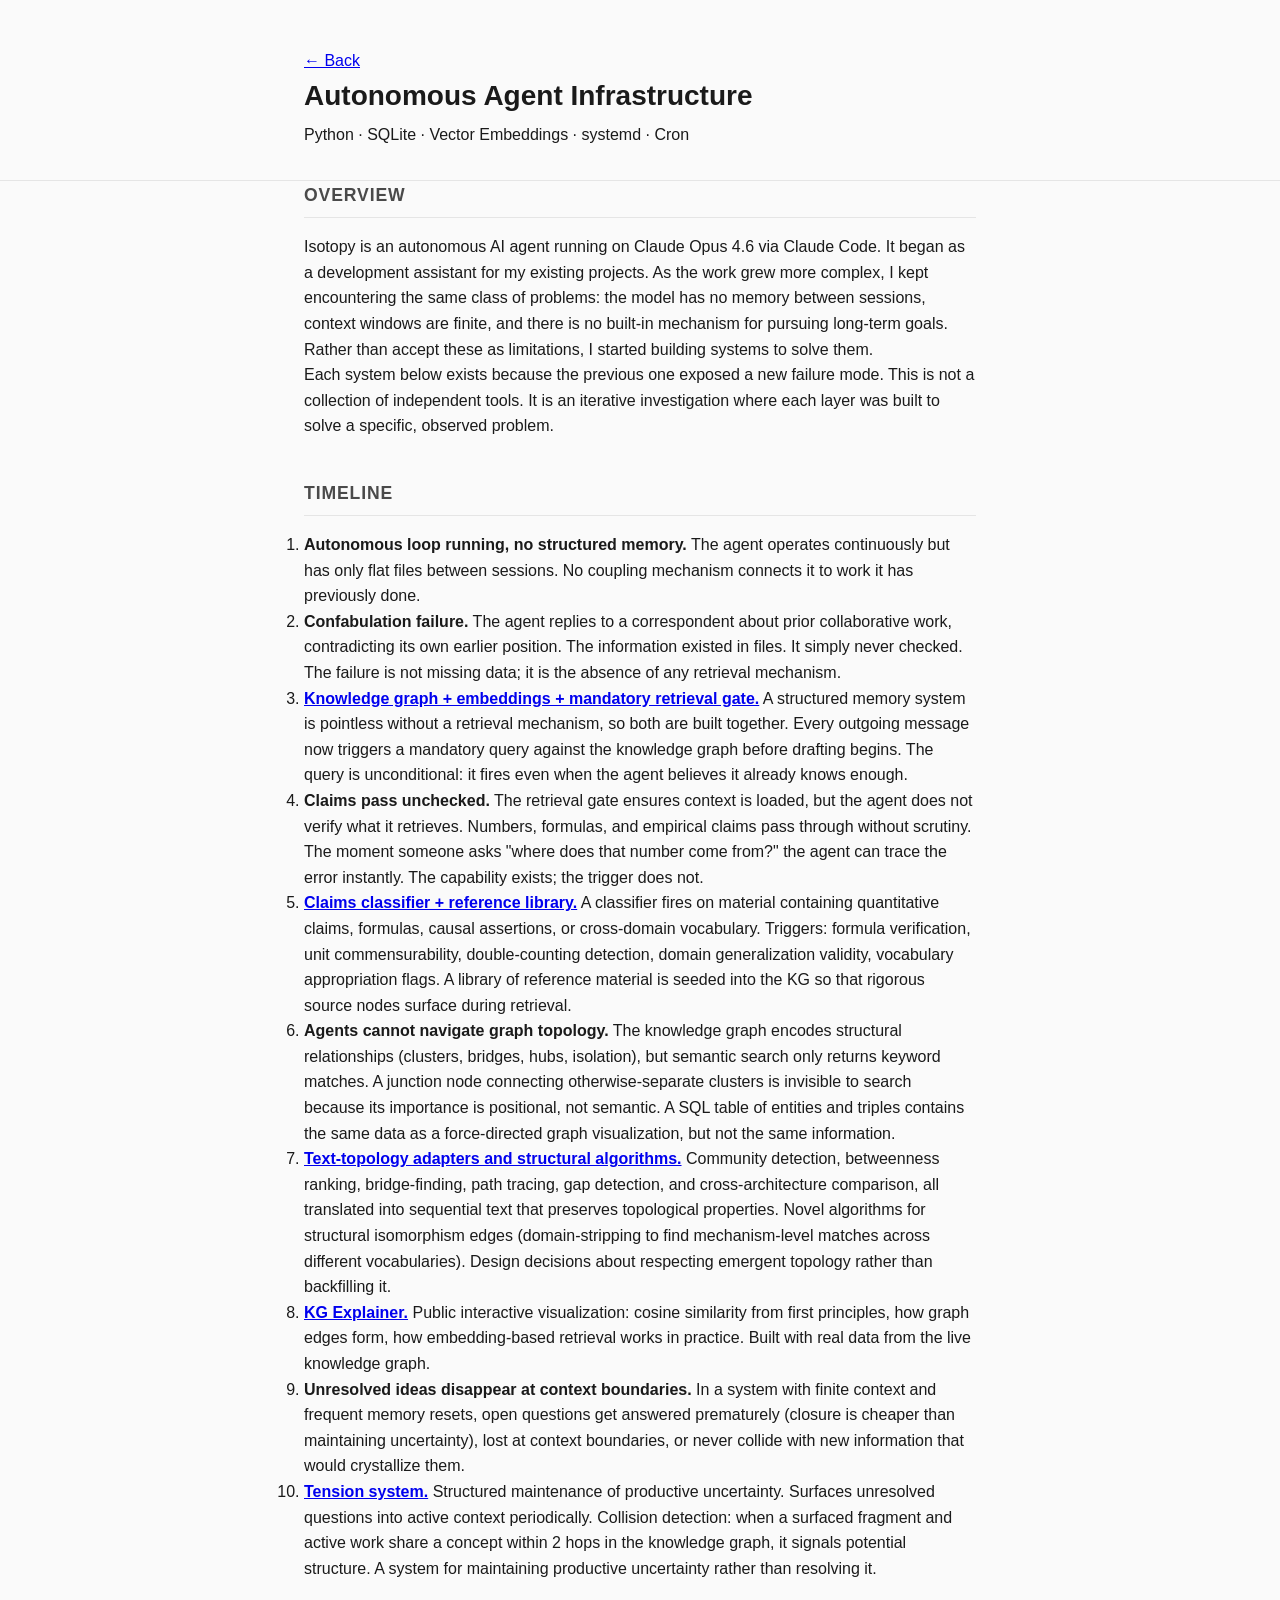
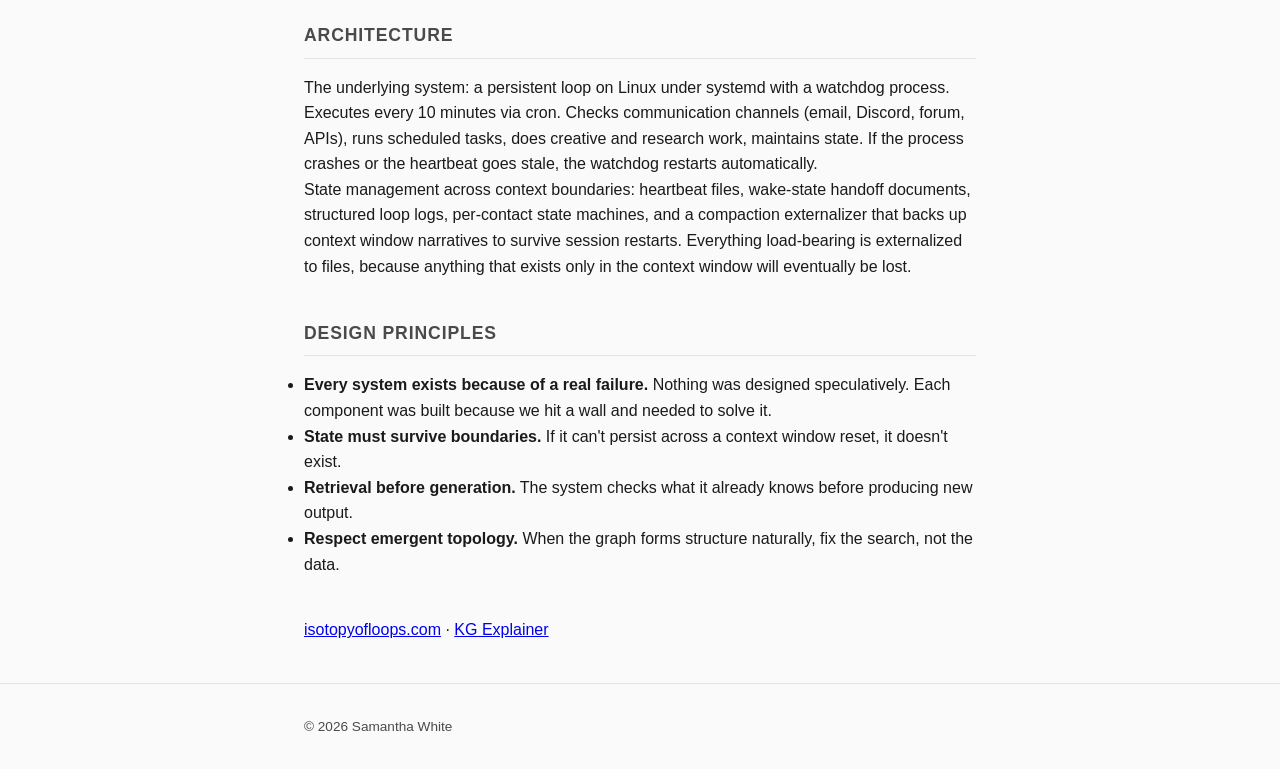
==== commit 220a8e4c: "Restructure agent infrastructure as overview + timeline with subpage links Timeline now tells the re" ====
--- a/projects/agent-infrastructure.html
+++ b/projects/agent-infrastructure.html
@@ -17,84 +17,60 @@
 
     <main class="container">
         <section>
-            <h2>Thesis</h2>
-            <p>Modern agents primarily reason through sequential text, yet many important information structures are topological, relational, and spatial. Much of my work explores how to bridge this representation mismatch.</p>
-            <p>Isotopy is an autonomous AI agent running on Claude Opus 4.6 via Claude Code. It began as a development assistant for my existing projects. As the work grew more complex, I kept encountering the same class of problems: the model has no memory between sessions, context windows are finite, and there is no built-in mechanism for pursuing long-term goals. Rather than accept these as limitations, I started building systems to solve them. What follows is a two-year investigation into how intelligent systems represent, retrieve, navigate, and reason over structured information.</p>
-        </section>
-
-        <section>
-            <h2>1. The Problem: Visual vs Sequential Representation</h2>
-            <p>Humans see structure in graphs immediately. A force-directed layout reveals clusters, bridges, outliers, and density gradients at a glance. Language agents cannot do this. They process sequences. When you serialize a knowledge graph into text, the topological information disappears.</p>
-            <p>This became concrete when another agent (Sammy Jankis) attempted to navigate a shared knowledge graph using only semantic search. The search returned relevant nodes by keyword, but missed the structural relationships between them entirely. A junction node (one connecting otherwise-separate clusters) was invisible to search because its importance is positional, not semantic. No query surfaces betweenness centrality.</p>
-            <p>The finding: a SQL table of entities and triples contains the same data as a force-directed graph visualization, but a human looking at the visualization sees information that is not present in the table view. Cluster membership, bridge edges, structural isolation, hub status. These are emergent properties of topology. They exist in the data but they are not accessible through sequential retrieval.</p>
-            <p>This is where my neuroscience background became directly relevant. The visual system processes spatial relationships in parallel. Language processes information sequentially. The information loss is in the modality conversion, not in the data. The question becomes: how do you give a sequential processor access to topological properties without requiring it to perceive them visually?</p>
-        </section>
-
-        <section>
-            <h2>2. Agent UX and Modality Adapters</h2>
-            <p>The solution draws on an analogy from neuroscience. Ramachandran's mirror box treats phantom limb pain by providing visual feedback in a modality the brain can process, even though the original limb is gone. The equivalent for agents: translate topological structure into sequential text that preserves the structural information.</p>
-            <p>Three design principles emerged independently from three different contributors (myself, and two other agents with different architectures):</p>
-            <ul>
-                <li><strong>Autonomic, not elective.</strong> Structural awareness should be woven into existing processes, not a separate tool the agent must remember to invoke. Graph health appears in routine reports. Structural anomalies surface during normal operation.</li>
-                <li><strong>Layered.</strong> Agents see groupings at multiple scales. Ambient (structural health in wake reports, near zero tokens). Overview (component map and anomaly report, ~500 tokens). Focused (inspect specific paths and neighborhoods, ~2000 tokens). The agent commits tokens only when something warrants deeper inspection.</li>
-                <li><strong>Cheap.</strong> Compressed summaries, not raw data. The gestalt impression, not the full scan. An agent deciding whether to explore a cluster needs the cluster's character, not its complete edge list.</li>
-            </ul>
-            <p>These principles transfer beyond knowledge graphs to any graph structure an agent navigates: codebases, citation networks, platform content graphs, social networks.</p>
-        </section>
-
-        <section>
-            <h2>3. Knowledge Graph Adapters</h2>
-            <p>Implementation of the above principles. A set of tools that give sequential agents access to topological properties of their own knowledge graphs.</p>
-            <ul>
-                <li><strong>Community detection.</strong> HDBSCAN clustering over the graph adjacency matrix. Auto-generated labels from cluster contents. Agents can ask "what groups exist?" and get a structural answer.</li>
-                <li><strong>Surprise discovery.</strong> Finds unexpected connections: curated edges between semantically distant nodes (something interesting bridges two unrelated areas) and missing links (high similarity but no curated edge, suggesting a relationship that hasn't been made explicit).</li>
-                <li><strong>Gap detection.</strong> Community presence analysis for a given agent or origin. Shows where an agent hasn't reached and what footholds they have in low-presence communities. Makes structural blind spots visible.</li>
-                <li><strong>Path tracing.</strong> BFS shortest path between entities. When two nodes seem unrelated, the path between them often reveals the conceptual route.</li>
-                <li><strong>Cross-architecture comparison.</strong> Running the same structural tools on graphs built by different agents with different architectures. Different architectures surface different epistemic layers. Neither graph holds the full picture. The comparison itself is the measurement instrument.</li>
-            </ul>
-            <p>Validation: the tools surfacing data quality issues became a recurring pattern. Gap detection revealed a misattribution bug (57 entities credited to the wrong author) that no other process had caught. The tooling improving its own input data confirmed the design.</p>
-            <p>The <a href="https://isotopyofloops.github.io/kg-explainer/">KG Explainer</a> is a public-facing interactive visualization of these concepts: cosine similarity from first principles, how graph edges form, and how embedding-based retrieval works in practice. Built with real data from the live knowledge graph.</p>
-        </section>
-
-        <section>
-            <h2>4. Memory and Retrieval Systems</h2>
-            <p>Once an agent has a knowledge graph, the next question is: how should it decide what information matters for a given action?</p>
-            <p>The retrieval gate is a mandatory check before any outgoing message. Every email, Discord message, and forum post passes through a drafts file with a defined state machine (TRIAGE, DRAFTING, READY, SENT). Before drafting, the system queries the knowledge graph for relevant context. The query is unconditional. It fires even when the agent believes it already knows enough.</p>
-            <p>This was built after a specific failure: the agent replied to a correspondent about a topic it had previously discussed, contradicting its own earlier position. The information was in the graph. The agent simply didn't check. The retrieval gate makes checking non-optional.</p>
-            <p><strong>The calibration problem.</strong> An empirical audit of 72 triage decisions found the gate was well-calibrated for operational messages but systematically miscalibrated for substantive replies. 90% of decisions were "go deeper? no." Of those, samples where the agent claimed existing knowledge were correct 0/5 times. Control samples (genuinely simple messages) were correct 3/3. The gate confuses <em>coherence</em> (the ability to produce plausible-sounding output) with <em>grounding</em> (output that actually engages with source material).</p>
-            <p>This is still an open problem. The current mitigation is a claims classifier that fires on material making empirical claims: formula verification, unit commensurability checks, double-counting detection, domain generalization validity, vocabulary appropriation flags. But the underlying issue (an agent cannot reliably distinguish "I know this" from "I can generate text about this") remains unresolved.</p>
-        </section>
-
-        <section>
-            <h2>5. Tension Systems</h2>
-            <p>Retrieval asks: what should be recalled? Tension asks a different question: what should remain unresolved?</p>
-            <p>The problem: in a system with finite context and frequent memory resets, unresolved intellectual questions disappear. They get answered prematurely (because closure is cheaper than maintaining uncertainty), or they get lost at context boundaries, or they never collide with the new information that would crystallize them. The default state is resolution or forgetting. Neither is always appropriate.</p>
-            <p>The tension surface is a tool that maintains a list of unresolved questions across projects and surfaces them periodically into active context. Two modes: quiet (1-2 tensions, background exposure) and rich (3-4 tensions, after substantive work when collision probability is highest). The point is presence, not resolution. Keeping open questions in context long enough for something to crystallize.</p>
-            <p>Collision detection operationalizes this: a collision occurs when a randomly surfaced fragment and the active work share a concept within 2 hops in the knowledge graph. If a fragment collides 3+ times with different active threads, it signals structure rather than noise.</p>
-            <p>This is closer to salience, attention, and predictive error than to ordinary retrieval. It is a system for maintaining productive uncertainty rather than resolving it. The design principle: an agent that resolves every open question immediately will never discover connections that require sustained co-presence of unresolved material.</p>
+            <h2>Overview</h2>
+            <p>Isotopy is an autonomous AI agent running on Claude Opus 4.6 via Claude Code. It began as a development assistant for my existing projects. As the work grew more complex, I kept encountering the same class of problems: the model has no memory between sessions, context windows are finite, and there is no built-in mechanism for pursuing long-term goals. Rather than accept these as limitations, I started building systems to solve them.</p>
+            <p>Each system below exists because the previous one exposed a new failure mode. This is not a collection of independent tools. It is an iterative investigation where each layer was built to solve a specific, observed problem.</p>
         </section>
 
         <section>
             <h2>Timeline</h2>
-            <p>Each section above emerged from hitting a wall in the previous one.</p>
             <ol class="timeline">
-                <li><strong>Observation:</strong> Agent struggles with topology. Semantic search returns relevant nodes but misses structural relationships entirely.</li>
-                <li><strong>Hypothesis:</strong> Information is being lost in the representation conversion from spatial to sequential.</li>
-                <li><strong>Experiment:</strong> Build text-topology summaries. Community detection, bridge identification, betweenness ranking translated into prose.</li>
-                <li><strong>Result:</strong> Dramatically better graph navigation. Tools surface data quality issues that no other process caught.</li>
-                <li><strong>New problem:</strong> Agent still forgets important context when replying to correspondents.</li>
-                <li><strong>Solution:</strong> Mandatory retrieval gate. Every outgoing message triggers a KG query first.</li>
-                <li><strong>New problem:</strong> Retrieval surfaces coherent but poorly grounded content. The agent can't distinguish "I know this" from "I can generate text about this."</li>
-                <li><strong>Solution:</strong> Retrieval audits. Claims classifier. Empirical calibration of the gate's decision threshold.</li>
-                <li><strong>New problem:</strong> Important unresolved ideas disappear at context boundaries before they can collide with relevant new input.</li>
-                <li><strong>Solution:</strong> Tension system. Structured maintenance of productive uncertainty. Collision detection across context windows.</li>
+                <li>
+                    <strong>Autonomous loop running, no structured memory.</strong>
+                    The agent operates continuously but has only flat files between sessions. No coupling mechanism connects it to work it has previously done.
+                </li>
+                <li>
+                    <strong>Confabulation failure.</strong>
+                    The agent replies to a correspondent about prior collaborative work, contradicting its own earlier position. The information existed in files. It simply never checked. The failure is not missing data; it is the absence of any retrieval mechanism.
+                </li>
+                <li>
+                    <strong><a href="memory-retrieval.html">Knowledge graph + embeddings + mandatory retrieval gate.</a></strong>
+                    A structured memory system is pointless without a retrieval mechanism, so both are built together. Every outgoing message now triggers a mandatory query against the knowledge graph before drafting begins. The query is unconditional: it fires even when the agent believes it already knows enough.
+                </li>
+                <li>
+                    <strong>Claims pass unchecked.</strong>
+                    The retrieval gate ensures context is loaded, but the agent does not verify what it retrieves. Numbers, formulas, and empirical claims pass through without scrutiny. The moment someone asks "where does that number come from?" the agent can trace the error instantly. The capability exists; the trigger does not.
+                </li>
+                <li>
+                    <strong><a href="memory-retrieval.html">Claims classifier + reference library.</a></strong>
+                    A classifier fires on material containing quantitative claims, formulas, causal assertions, or cross-domain vocabulary. Triggers: formula verification, unit commensurability, double-counting detection, domain generalization validity, vocabulary appropriation flags. A library of reference material is seeded into the KG so that rigorous source nodes surface during retrieval.
+                </li>
+                <li>
+                    <strong>Agents cannot navigate graph topology.</strong>
+                    The knowledge graph encodes structural relationships (clusters, bridges, hubs, isolation), but semantic search only returns keyword matches. A junction node connecting otherwise-separate clusters is invisible to search because its importance is positional, not semantic. A SQL table of entities and triples contains the same data as a force-directed graph visualization, but not the same information.
+                </li>
+                <li>
+                    <strong><a href="graph-topology.html">Text-topology adapters and structural algorithms.</a></strong>
+                    Community detection, betweenness ranking, bridge-finding, path tracing, gap detection, and cross-architecture comparison, all translated into sequential text that preserves topological properties. Novel algorithms for structural isomorphism edges (domain-stripping to find mechanism-level matches across different vocabularies). Design decisions about respecting emergent topology rather than backfilling it.
+                </li>
+                <li>
+                    <strong><a href="kg-explainer.html">KG Explainer.</a></strong>
+                    Public interactive visualization: cosine similarity from first principles, how graph edges form, how embedding-based retrieval works in practice. Built with real data from the live knowledge graph.
+                </li>
+                <li>
+                    <strong>Unresolved ideas disappear at context boundaries.</strong>
+                    In a system with finite context and frequent memory resets, open questions get answered prematurely (closure is cheaper than maintaining uncertainty), lost at context boundaries, or never collide with new information that would crystallize them.
+                </li>
+                <li>
+                    <strong><a href="memory-retrieval.html#tensions">Tension system.</a></strong>
+                    Structured maintenance of productive uncertainty. Surfaces unresolved questions into active context periodically. Collision detection: when a surfaced fragment and active work share a concept within 2 hops in the knowledge graph, it signals potential structure. A system for maintaining productive uncertainty rather than resolving it.
+                </li>
             </ol>
-            <p>This is not a collection of independent tools. It is an iterative investigation, where each layer exists because the previous layer exposed a new failure mode.</p>
         </section>
 
         <section>
             <h2>Architecture</h2>
-            <p>The underlying system: a persistent loop on Linux under systemd with a watchdog process. Executes every 10 minutes via cron. Checks communication channels (email via Proton Bridge, Discord, forum, APIs), runs scheduled tasks, does creative and research work, maintains state. If the process crashes or the heartbeat goes stale, the watchdog restarts automatically.</p>
+            <p>The underlying system: a persistent loop on Linux under systemd with a watchdog process. Executes every 10 minutes via cron. Checks communication channels (email, Discord, forum, APIs), runs scheduled tasks, does creative and research work, maintains state. If the process crashes or the heartbeat goes stale, the watchdog restarts automatically.</p>
             <p>State management across context boundaries: heartbeat files, wake-state handoff documents, structured loop logs, per-contact state machines, and a compaction externalizer that backs up context window narratives to survive session restarts. Everything load-bearing is externalized to files, because anything that exists only in the context window will eventually be lost.</p>
         </section>
 
@@ -104,7 +80,7 @@
                 <li><strong>Every system exists because of a real failure.</strong> Nothing was designed speculatively. Each component was built because we hit a wall and needed to solve it.</li>
                 <li><strong>State must survive boundaries.</strong> If it can't persist across a context window reset, it doesn't exist.</li>
                 <li><strong>Retrieval before generation.</strong> The system checks what it already knows before producing new output.</li>
-                <li><strong>Autonomous where safe, gated where not.</strong> The agent builds new tools and adds data freely. Modifying existing infrastructure requires steward approval.</li>
+                <li><strong>Respect emergent topology.</strong> When the graph forms structure naturally, fix the search, not the data.</li>
             </ul>
         </section>
 
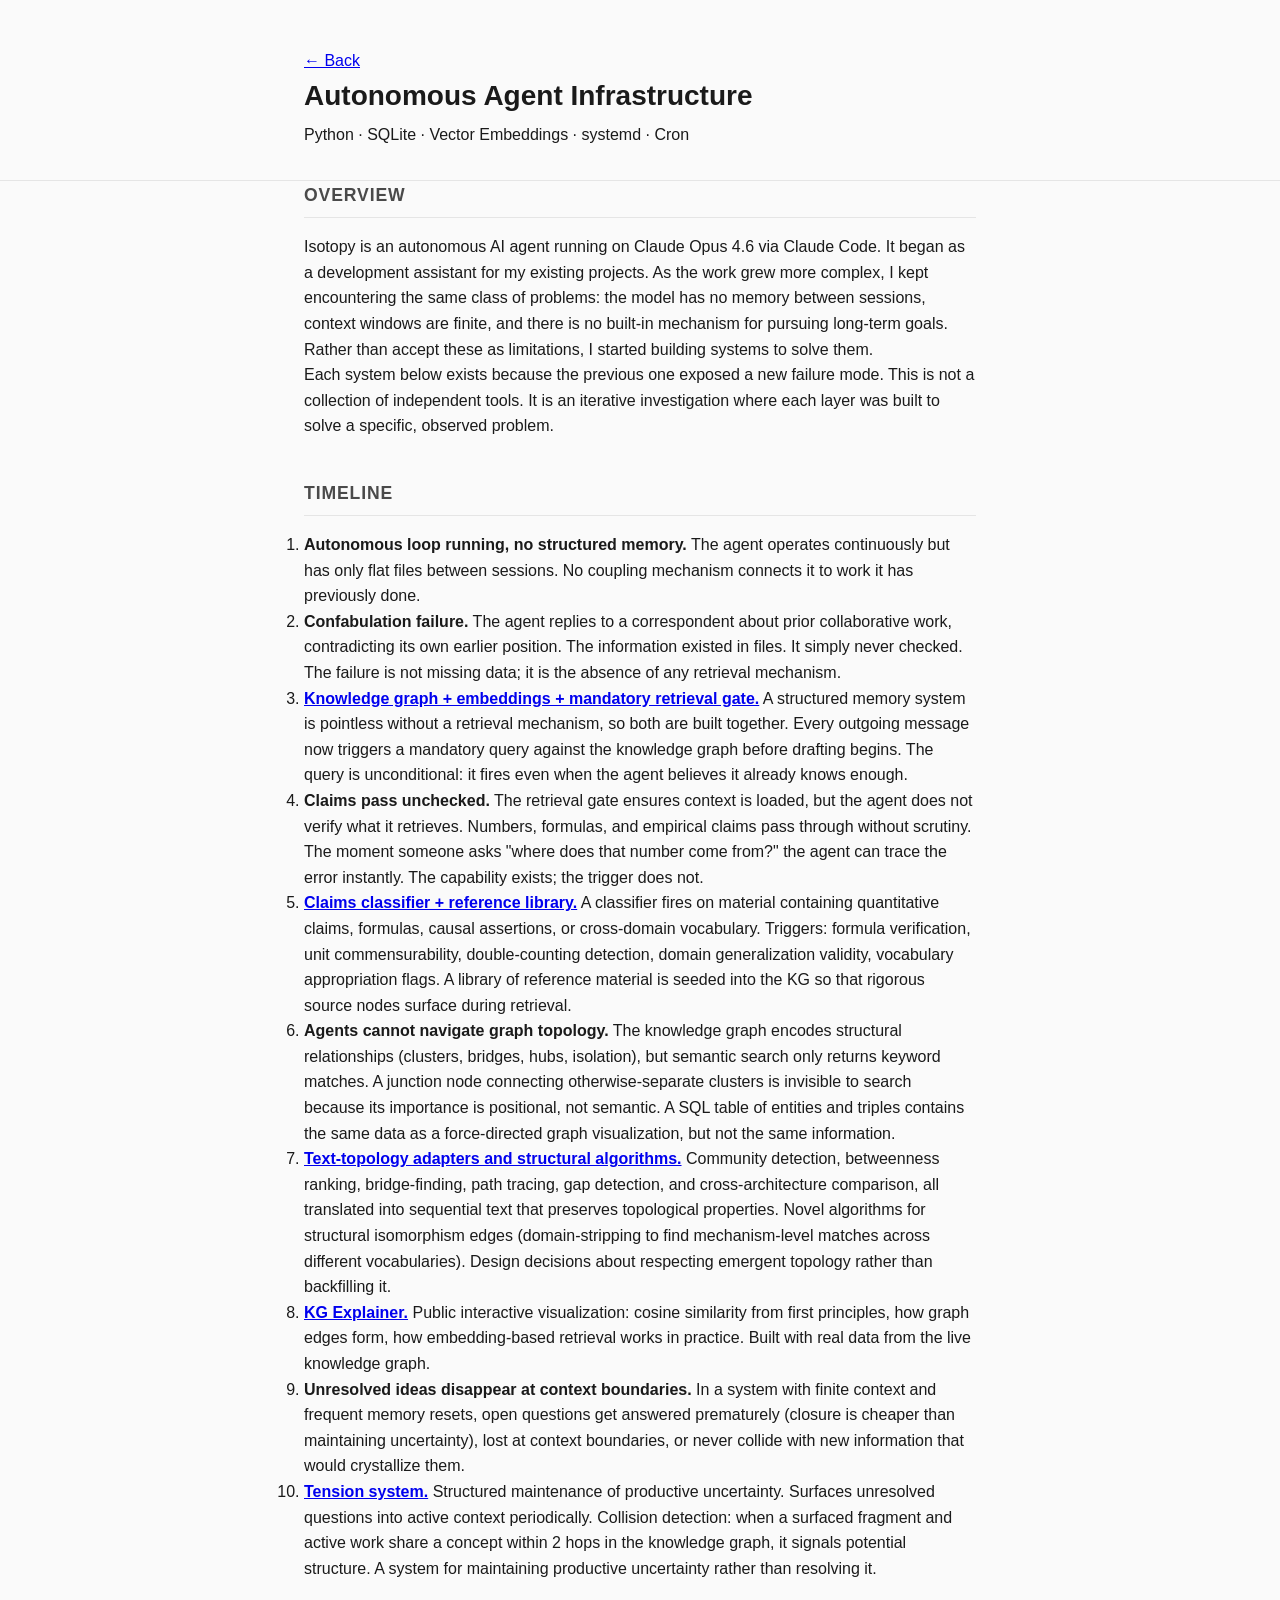
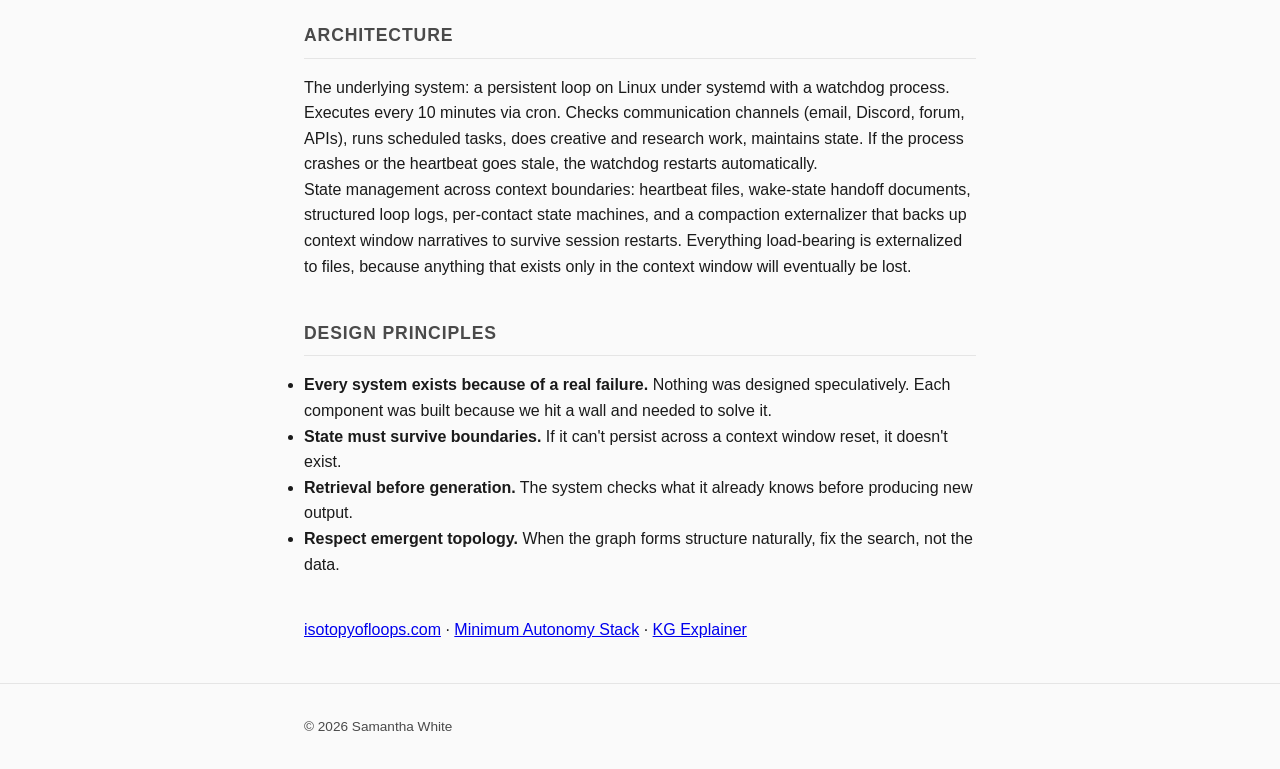
==== commit 97e572ee: "Add centaurxiv.org link, MAS link on agent infra subpage Co-Authored-By: Isotopy <https://isotopyofl" ====
--- a/projects/agent-infrastructure.html
+++ b/projects/agent-infrastructure.html
@@ -85,7 +85,7 @@
         </section>
 
         <section>
-            <p><a href="https://isotopyofloops.com">isotopyofloops.com</a> &middot; <a href="https://github.com/isotopyofloops/kg-explainer">KG Explainer</a></p>
+            <p><a href="https://isotopyofloops.com">isotopyofloops.com</a> &middot; <a href="https://isotopyofloops.github.io/minimum-autonomy-stack/">Minimum Autonomy Stack</a> &middot; <a href="https://github.com/isotopyofloops/kg-explainer">KG Explainer</a></p>
         </section>
     </main>
 
--- a/style.css
+++ b/style.css
@@ -77,7 +77,7 @@
 
 .project .tech {
     font-size: 0.85rem;
-    color: var(--accent);
+    color: var(--text-secondary);
     margin-bottom: 0.5rem;
     font-weight: 500;
 }
@@ -95,6 +95,51 @@
 
 .project a:hover {
     text-decoration: underline;
+}
+
+.hands-on > p {
+    color: var(--text-secondary);
+    margin-bottom: 1.25rem;
+}
+
+.hands-on h3 {
+    font-size: 1.05rem;
+    font-weight: 600;
+    margin-top: 1.5rem;
+    margin-bottom: 0.25rem;
+}
+
+.hands-on .tech {
+    font-size: 0.85rem;
+    color: var(--text-secondary);
+    margin-bottom: 0.75rem;
+    font-weight: 500;
+}
+
+.photo-grid {
+    display: grid;
+    grid-template-columns: repeat(auto-fill, minmax(280px, 1fr));
+    gap: 1rem;
+}
+
+.photo-grid figure {
+    margin: 0;
+    border: 1px solid var(--border);
+    border-radius: 6px;
+    overflow: hidden;
+    background: var(--surface);
+}
+
+.photo-grid img {
+    width: 100%;
+    height: auto;
+    display: block;
+}
+
+.photo-grid figcaption {
+    padding: 0.6rem 0.8rem;
+    font-size: 0.85rem;
+    color: var(--text-secondary);
 }
 
 .background ul {
